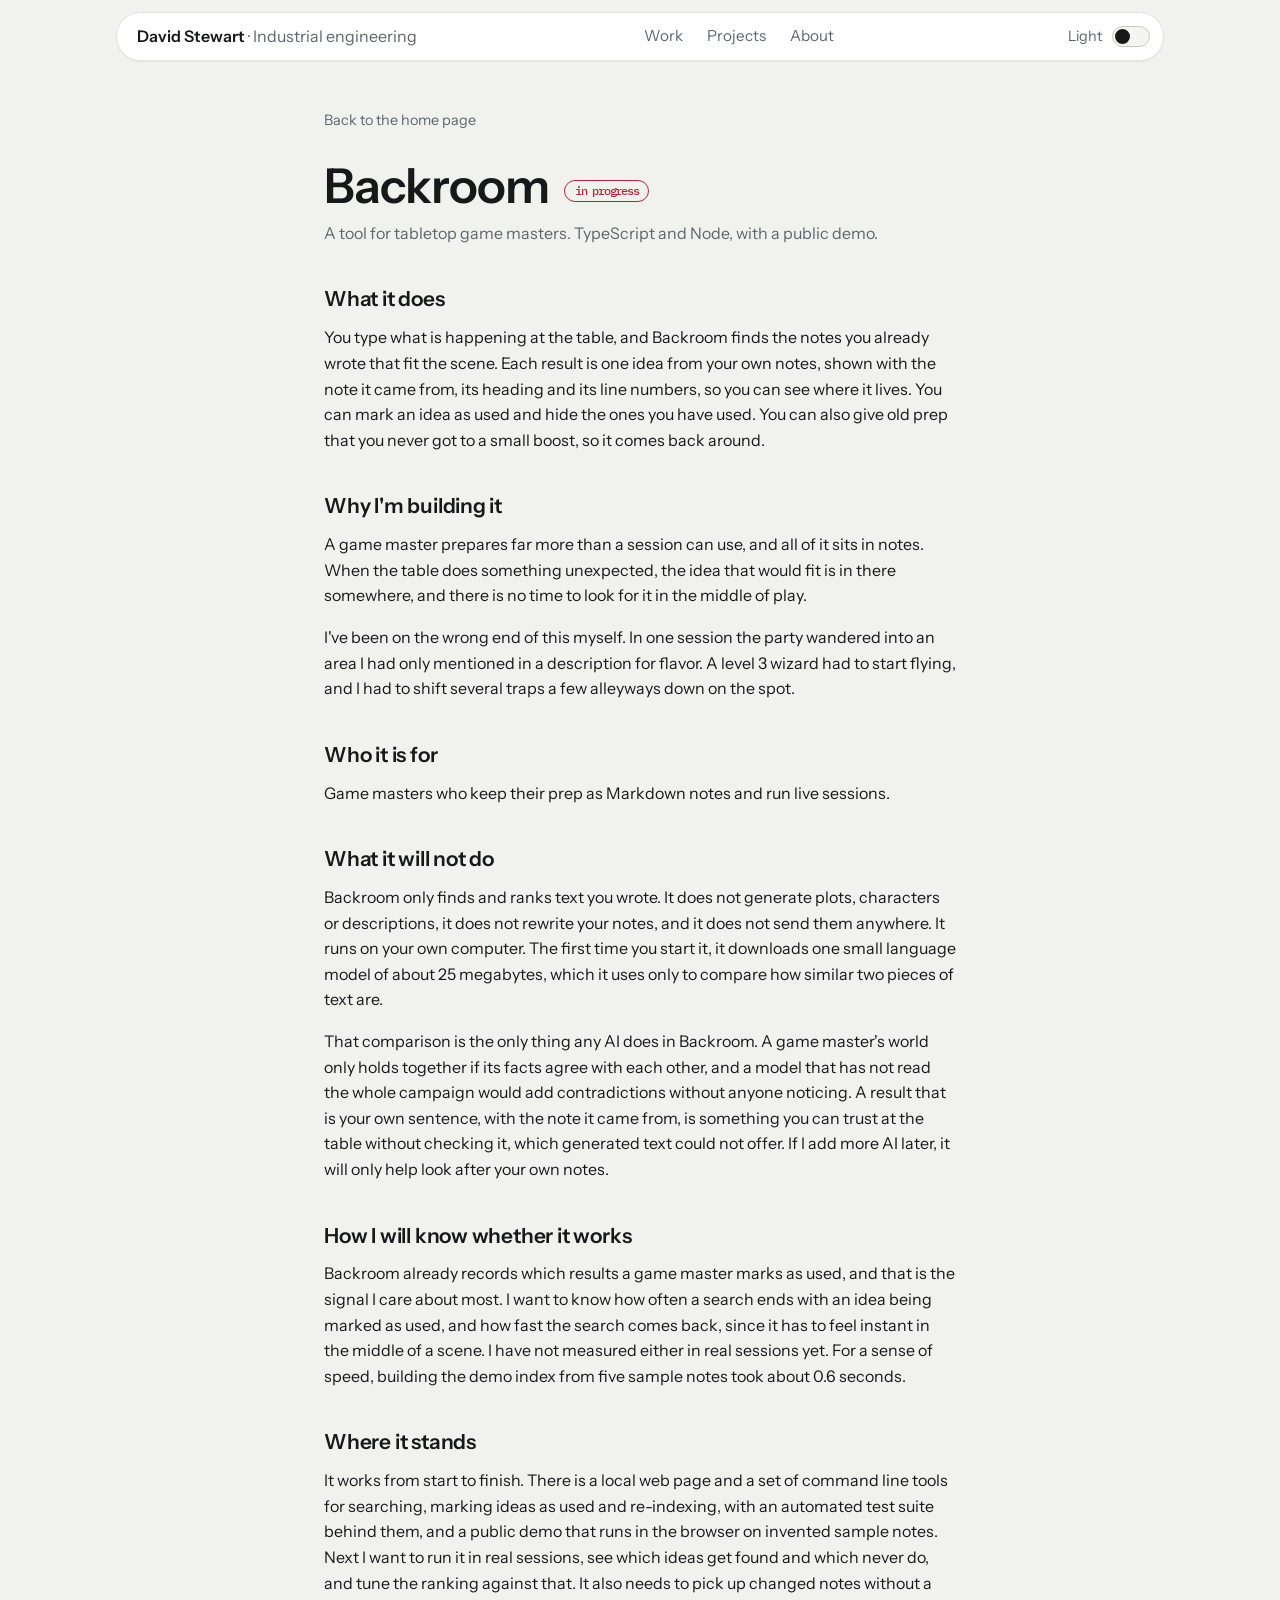
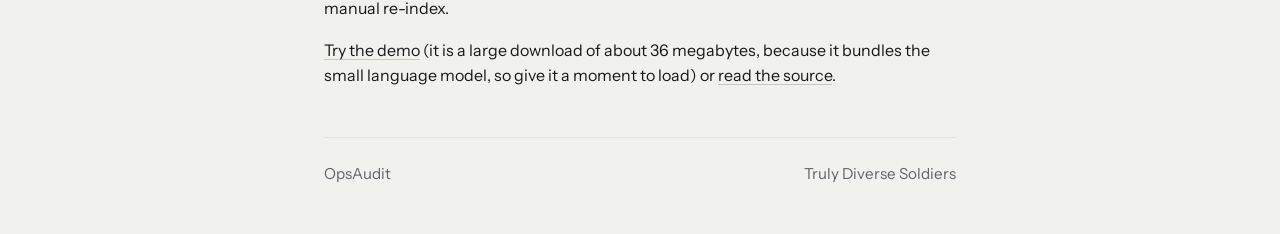
==== projects/backroom.html @ c369ab75 "Expand the TSMC intro Co-Authored-By: Claude Sonnet 5.5 <noreply@anthropic.com> Claude-Session: http" ====
<!doctype html>
<html lang="en">
<head>
<meta charset="utf-8">
<meta name="viewport" content="width=device-width, initial-scale=1">
<title>Backroom | David Stewart</title>
<meta name="description" content="Backroom is a tool for tabletop game masters that finds the notes you already wrote that fit the scene in front of you.">
<meta name="color-scheme" content="dark light">
<meta property="og:type" content="article">
<meta property="og:title" content="Backroom | David Stewart">
<meta property="og:description" content="A tool for tabletop game masters that finds the notes you already wrote that fit the scene in front of you.">
<meta property="og:image" content="https://dstew2816.github.io/og-image.png">
<meta property="og:url" content="https://dstew2816.github.io/projects/backroom.html">
<meta name="twitter:card" content="summary_large_image">
<link rel="icon" href="../favicon.svg" type="image/svg+xml">
<link rel="icon" href="../favicon-32.png" sizes="32x32" type="image/png">
<link rel="apple-touch-icon" href="../apple-touch-icon.png">
<script>try { var t = localStorage.getItem('theme'); if (t) document.documentElement.dataset.theme = t; } catch (e) {}</script>
<link rel="preconnect" href="https://fonts.googleapis.com">
<link rel="preconnect" href="https://fonts.gstatic.com" crossorigin>
<link href="https://fonts.googleapis.com/css2?family=IBM+Plex+Mono:wght@400;500&family=Instrument+Sans:wght@400;500;600&display=swap" rel="stylesheet">
<link rel="stylesheet" href="../site.css?v=20261102k">
</head>
<body>
<nav class="nav" aria-label="Main">
  <div class="nav-in">
    <a class="brand" href="../index.html">David Stewart <span>&middot; Industrial engineering</span></a>
    <ul class="links">
      <li><a href="../index.html#work">Work</a></li>
      <li><a href="../index.html#projects">Projects</a></li>
      <li><a href="../index.html#about">About</a></li>
    </ul>
    <button class="switch" type="button" role="switch" aria-checked="true"><span class="lbl">Dark</span><span class="track"></span></button>
  </div>
</nav>

<main class="page">
  <p class="back"><a href="../index.html">Back to the home page</a></p>
  <h1>Backroom <span class="status">in progress</span></h1>
  <p class="sub">A tool for tabletop game masters. TypeScript and Node, with a public demo.</p>

  <h2>What it does</h2>
  <p>You type what is happening at the table, and Backroom finds the notes you already wrote that fit the scene. Each result is one idea from your own notes, shown with the note it came from, its heading and its line numbers, so you can see where it lives. You can mark an idea as used and hide the ones you have used. You can also give old prep that you never got to a small boost, so it comes back around.</p>

  <h2>Why I'm building it</h2>
  <p>A game master prepares far more than a session can use, and all of it sits in notes. When the table does something unexpected, the idea that would fit is in there somewhere, and there is no time to look for it in the middle of play.</p>
  <p>I've been on the wrong end of this myself. In one session the party wandered into an area I had only mentioned in a description for flavor. A level 3 wizard had to start flying, and I had to shift several traps a few alleyways down on the spot.</p>

  <h2>Who it is for</h2>
  <p>Game masters who keep their prep as Markdown notes and run live sessions.</p>
  <!-- TODO: which game masters David has in mind or has asked, and what system or campaign they run. -->

  <h2>What it will not do</h2>
  <p>Backroom only finds and ranks text you wrote. It does not generate plots, characters or descriptions, it does not rewrite your notes, and it does not send them anywhere. It runs on your own computer. The first time you start it, it downloads one small language model of about 25 megabytes, which it uses only to compare how similar two pieces of text are.</p>
  <p>That comparison is the only thing any AI does in Backroom. A game master's world only holds together if its facts agree with each other, and a model that has not read the whole campaign would add contradictions without anyone noticing. A result that is your own sentence, with the note it came from, is something you can trust at the table without checking it, which generated text could not offer. If I add more AI later, it will only help look after your own notes.</p>

  <h2>How I will know whether it works</h2>
  <p>Backroom already records which results a game master marks as used, and that is the signal I care about most. I want to know how often a search ends with an idea being marked as used, and how fast the search comes back, since it has to feel instant in the middle of a scene. I have not measured either in real sessions yet. For a sense of speed, building the demo index from five sample notes took about 0.6 seconds.</p>
  <!-- TODO: any real usage or feedback once David has it. -->

  <h2>Where it stands</h2>
  <p>It works from start to finish. There is a local web page and a set of command line tools for searching, marking ideas as used and re-indexing, with an automated test suite behind them, and a public demo that runs in the browser on invented sample notes. Next I want to run it in real sessions, see which ideas get found and which never do, and tune the ranking against that. It also needs to pick up changed notes without a manual re-index.</p>
  <p><a href="https://dstew2816.github.io/backroom/">Try the demo</a> (it is a large download of about 36 megabytes, because it bundles the small language model, so give it a moment to load) or <a href="https://github.com/dstew2816/backroom">read the source</a>.</p>

  <nav class="pager" aria-label="Other projects">
    <a href="opsaudit.html">OpsAudit</a>
    <a href="truly-diverse-soldiers.html">Truly Diverse Soldiers</a>
  </nav>
</main>

<script src="../site.js?v=20261102k"></script>
<script data-goatcounter="https://dstew2816.goatcounter.com/count" async src="https://gc.zgo.at/count.js"></script>
</body>
</html>
---- site.css ----
/* A compact, card-based layout. Dark graphite with silver text, one red signal color,
   and a light mode. Instrument Sans for everything, IBM Plex Mono for figures. */

:root,
:root[data-theme="dark"] {
  --bg: #0c0d0f;
  --surface: #151719;
  --surface-2: #1c1f22;
  --line: #25282c;
  --line-strong: #3a3f46;
  --text: #ecebe7;
  --muted: #9a9fa7;
  --accent: #d0d4da;
  --signal: #e0566a;
  --on-solid: #0c0d0f;
  --shadow: 0 1px 0 rgba(255, 255, 255, .04) inset;
}
@media (prefers-color-scheme: light) {
  :root:not([data-theme="dark"]) {
    --bg: #f1f1ee;
    --surface: #ffffff;
    --surface-2: #f4f4f1;
    --line: #e3e2dd;
    --line-strong: #c9c7c0;
    --text: #17181a;
    --muted: #5f656d;
    --accent: #2b3036;
    --signal: #b3263a;
    --on-solid: #ffffff;
    --shadow: 0 1px 2px rgba(20, 20, 20, .05);
  }
}
:root[data-theme="light"] {
  --bg: #f1f1ee;
  --surface: #ffffff;
  --surface-2: #f4f4f1;
  --line: #e3e2dd;
  --line-strong: #c9c7c0;
  --text: #17181a;
  --muted: #5f656d;
  --accent: #2b3036;
  --signal: #b3263a;
  --on-solid: #ffffff;
  --shadow: 0 1px 2px rgba(20, 20, 20, .05);
}

* { box-sizing: border-box; }
html { -webkit-text-size-adjust: 100%; scroll-behavior: smooth; scroll-padding-top: 5rem; }
@media (prefers-reduced-motion: reduce) { html { scroll-behavior: auto; } }
body {
  margin: 0;
  background: var(--bg);
  color: var(--text);
  font: 400 1rem/1.6 "Instrument Sans", system-ui, -apple-system, "Segoe UI", sans-serif;
  transition: background-color .2s, color .2s;
}
a { color: inherit; text-decoration-color: var(--line-strong); text-underline-offset: .2em; }
a:hover { text-decoration-color: currentColor; }
a:focus-visible, button:focus-visible, summary:focus-visible { outline: 2px solid var(--accent); outline-offset: 3px; border-radius: 8px; }
.mono { font-family: "IBM Plex Mono", ui-monospace, Consolas, monospace; font-variant-numeric: tabular-nums; }
.shell { max-width: 68rem; margin: 0 auto; padding: 0 1.25rem; }
.sr { position: absolute; width: 1px; height: 1px; overflow: hidden; clip: rect(0 0 0 0); white-space: nowrap; }

/* Floating pill navigation */
.nav { position: sticky; top: .75rem; z-index: 20; max-width: 68rem; margin: .75rem auto 0; padding: 0 1.25rem; }
.nav-in { display: flex; align-items: center; justify-content: space-between; gap: 1rem; background: var(--surface); border: 1px solid var(--line); border-radius: 999px; padding: .55rem .6rem .55rem 1.25rem; box-shadow: var(--shadow); }
.brand { font-weight: 600; text-decoration: none; white-space: nowrap; }
.brand span { color: var(--muted); font-weight: 400; }
.links { display: none; gap: 1.5rem; margin: 0; padding: 0; list-style: none; font-size: .95rem; color: var(--muted); }
.links a { text-decoration: none; }
.links a:hover { color: var(--text); }
.switch { display: inline-flex; align-items: center; gap: .6rem; background: none; border: 0; color: var(--muted); font: inherit; font-size: .9rem; cursor: pointer; padding: .2rem .2rem .2rem .5rem; }
.switch .track { width: 2.4rem; height: 1.35rem; border-radius: 999px; background: var(--surface-2); border: 1px solid var(--line-strong); position: relative; transition: background-color .2s; }
.switch .track::after { content: ""; position: absolute; top: 2px; left: 2px; width: calc(1.35rem - 6px); height: calc(1.35rem - 6px); border-radius: 50%; background: var(--text); transition: transform .2s; }
.switch[aria-checked="true"] .track::after { transform: translateX(1.05rem); }
@media (prefers-reduced-motion: reduce) { .switch .track::after, .switch .track { transition: none; } }
@media (min-width: 44rem) { .links { display: flex; } }

/* Hero */
.hero { display: grid; gap: 2rem; padding: 3.5rem 0 2rem; align-items: center; }
.hero h1 { font: 600 clamp(2.6rem, 7vw, 4.2rem)/1.04 "Instrument Sans", system-ui, sans-serif; letter-spacing: -.03em; margin: 0 0 1.25rem; }
.hero p { margin: 0 0 1rem; max-width: 30rem; font-size: 1.125rem; color: var(--text); }
.hero .small { color: var(--muted); font-size: .98rem; }
.cta { display: flex; flex-wrap: wrap; gap: .6rem; margin-top: 1.5rem; }
.btn { display: inline-block; padding: .7rem 1.25rem; border-radius: 999px; font-weight: 500; font-size: .95rem; text-decoration: none; border: 1px solid var(--line-strong); background: transparent; }
.btn:hover { border-color: var(--text); }
.btn.solid { background: var(--text); color: var(--on-solid); border-color: var(--text); }
.btn.solid:hover { opacity: .88; }

.panel { background: var(--surface); border: 1px solid var(--line); border-radius: 20px; padding: 1.25rem 1.25rem 1rem; box-shadow: var(--shadow); }
.panel .eyebrow { margin: 0 0 .75rem; }
.monitor canvas { display: block; width: 100%; height: 240px; }
.readout { margin: .6rem 0 0; font-size: .78rem; color: var(--muted); display: flex; justify-content: space-between; gap: 1rem; flex-wrap: wrap; }
.readout .bad { color: var(--signal); }
.cap { margin: .5rem 0 0; color: var(--muted); font-size: .8rem; line-height: 1.5; }
.eyebrow { font: 500 .72rem "IBM Plex Mono", ui-monospace, Consolas, monospace; letter-spacing: .06em; text-transform: uppercase; color: var(--muted); }

@media (min-width: 52rem) { .hero { grid-template-columns: 1.1fr 1fr; gap: 3rem; padding-top: 4.5rem; } }

/* Affiliations */
.affil { display: flex; flex-wrap: wrap; align-items: center; justify-content: center; gap: .5rem 1.75rem; padding: 1.25rem 0 2.5rem; color: var(--muted); font-size: .95rem; }
.affil .eyebrow { margin-right: .5rem; }
.affil b { font-weight: 500; color: var(--text); }

/* Sections */
.block { padding: 1.5rem 0 1rem; }
.block > h2 { text-align: center; font: 600 clamp(1.6rem, 4vw, 2.1rem)/1.2 "Instrument Sans", system-ui, sans-serif; letter-spacing: -.02em; margin: 0 0 1.75rem; }
.card { background: var(--surface); border: 1px solid var(--line); border-radius: 20px; box-shadow: var(--shadow); }
.card-pad { padding: 1.4rem 1.4rem 1.25rem; }

/* Work */
.work { display: grid; gap: 1.5rem; }
.work h3 { margin: 0 0 .15rem; font-size: 1.25rem; font-weight: 600; letter-spacing: -.01em; }
.work .role { margin: 0 0 1.1rem; color: var(--muted); font-size: .95rem; }
.work .role span { display: block; }
.figures { display: grid; grid-template-columns: 1fr 1fr; gap: 1rem; margin: 0; align-content: start; }
.figures div { background: var(--surface-2); border-radius: 14px; padding: .9rem 1rem; display: flex; flex-direction: column-reverse; }
.figures dd { margin: 0; font: 500 1.6rem/1.2 "IBM Plex Mono", ui-monospace, Consolas, monospace; font-variant-numeric: tabular-nums; }
.figures dt { color: var(--muted); font-size: .82rem; line-height: 1.4; margin-top: .15rem; }
.work p { margin: 0 0 .9rem; }
details { margin-top: .5rem; }
summary { cursor: pointer; font-weight: 500; font-size: .95rem; list-style: none; display: inline-flex; align-items: center; gap: .4rem; }
summary::-webkit-details-marker { display: none; }
summary::after { content: "+"; font: 500 1rem "IBM Plex Mono", ui-monospace, monospace; color: var(--muted); }
details[open] summary::after { content: "\2212"; }
details > div { padding-top: .9rem; }
@media (min-width: 52rem) { .work { grid-template-columns: 18rem 1fr; gap: 2rem; } }

/* Project cards */
.grid3 { display: grid; gap: 1.25rem; }
.proj { overflow: hidden; display: flex; flex-direction: column; text-decoration: none; transition: border-color .15s, transform .15s; }
.proj:hover { border-color: var(--line-strong); transform: translateY(-2px); }
@media (prefers-reduced-motion: reduce) { .proj:hover { transform: none; } }
.cover { position: relative; aspect-ratio: 16 / 10; background: var(--surface-2); overflow: hidden; border-bottom: 1px solid var(--line); }
.cover img { width: 100%; height: 100%; object-fit: cover; display: block; }
.badge { position: absolute; top: .75rem; left: .75rem; background: var(--bg); color: var(--text); border: 1px solid var(--line-strong); border-radius: 999px; padding: .2rem .7rem; font-size: .75rem; font-weight: 500; }
.badge.live::before { content: ""; display: inline-block; width: .45rem; height: .45rem; border-radius: 50%; background: var(--signal); margin-right: .45rem; vertical-align: .08em; }
.proj-body { padding: 1rem 1.25rem 1.25rem; display: flex; flex-direction: column; gap: .35rem; flex: 1; }
.proj-top { display: flex; justify-content: space-between; align-items: baseline; gap: .5rem; }
.proj h3 { margin: 0; font-size: 1.1rem; font-weight: 600; }
.proj .arrow { color: var(--muted); }
.proj:hover .arrow { color: var(--text); }
.proj p { margin: 0; color: var(--muted); font-size: .95rem; }
.proj .meta { margin-top: auto; padding-top: .6rem; font-size: .75rem; color: var(--muted); }
@media (min-width: 52rem) { .grid3 { grid-template-columns: repeat(3, 1fr); } }

/* Tabs */
.tabs { display: inline-flex; gap: .35rem; margin-bottom: 1rem; flex-wrap: wrap; }
.tabs button { background: var(--surface-2); color: var(--muted); border: 0; border-radius: 999px; padding: .4rem .9rem; font: inherit; font-size: .85rem; font-weight: 500; cursor: pointer; }
.tabs button[aria-selected="true"] { background: var(--text); color: var(--on-solid); }
.panelbody { flex: 1; }
.panelbody[hidden] { display: none; }
.panelbody p { margin: 0 0 .8rem; font-size: .95rem; }
.entry { padding: 0 0 1rem; margin: 0 0 1rem; border-bottom: 1px solid var(--line); }
.entry:last-child { border-bottom: 0; margin-bottom: 0; }
.entry h4 { margin: 0; font-size: .98rem; font-weight: 600; }
.entry .sub { margin: .1rem 0 .35rem; color: var(--muted); font-size: .85rem; }
.entry p { margin: 0; color: var(--text); font-size: .92rem; }


footer { padding: 2.5rem 0 3rem; text-align: center; color: var(--muted); font-size: .9rem; }
footer a { color: var(--text); }

/* Write-up pages */
.page { max-width: 42rem; margin: 0 auto; padding: 3rem 1.25rem 3rem; }
.page .back { font-size: .9rem; margin: 0 0 1.75rem; }
.page .back a { color: var(--muted); text-decoration: none; }
.page .back a:hover { color: var(--text); }
.page h1 { font: 600 clamp(2.2rem, 6vw, 3rem)/1.1 "Instrument Sans", system-ui, sans-serif; letter-spacing: -.025em; margin: 0 0 .5rem; }
.page .sub { margin: 0 0 2rem; color: var(--muted); }
.page h2 { font-size: 1.3rem; font-weight: 600; letter-spacing: -.01em; margin: 2.25rem 0 .6rem; }
.page p { margin: 0 0 1rem; }
.status { font: 500 .72rem "IBM Plex Mono", ui-monospace, monospace; padding: .15rem .6rem; border: 1px solid var(--signal); border-radius: 999px; color: var(--signal); vertical-align: middle; margin-left: .5rem; }
.pager { display: flex; justify-content: space-between; gap: 1rem; flex-wrap: wrap; margin-top: 3rem; padding-top: 1.5rem; border-top: 1px solid var(--line); font-size: .95rem; }
.pager a { color: var(--muted); text-decoration: none; }
.pager a:hover { color: var(--text); }

/* polish */
.figures dd { white-space: nowrap; font-size: 1.4rem; }
@media (min-width: 52rem) { .work { grid-template-columns: 20rem 1fr; } }
.readout { font-size: .72rem; }
@media (max-width: 43.99rem) { .brand span { display: none; } }

/* Case-study figures and notes */
.page figure.shot { margin: 1.5rem 0; }
.page figure.shot img { display: block; width: 100%; height: auto; border: 1px solid var(--line); border-radius: 10px; }
.page figcaption { margin-top: .5rem; font-size: .85rem; color: var(--muted); }
.page h3 { font-size: 1.05rem; font-weight: 600; margin: 1.5rem 0 .4rem; }
.page ul { margin: 0 0 1rem; padding-left: 1.2rem; }
.page li { margin-bottom: .4rem; }
.page .note { color: var(--muted); border-left: 2px solid var(--line-strong); padding-left: .9rem; }

/* What came out of the internship */
.from { margin-top: 1.4rem; padding-top: 1.1rem; border-top: 1px solid var(--line); }
.from .eyebrow { margin: 0 0 .4rem; }
.from p { margin: 0 0 .7rem; }
.tags { display: flex; flex-wrap: wrap; gap: .4rem; margin: 0; padding: 0; list-style: none; }
.tags li { padding: .25rem .7rem; border-radius: 999px; background: var(--surface-2); border: 1px solid var(--line); font-size: .8rem; color: var(--muted); }

/* About */
.bento-head { display: flex; justify-content: space-between; align-items: baseline; margin-bottom: 1rem; }
.resume { margin-bottom: 1.25rem; }
.outside { display: grid; gap: 1.25rem; }
.outside .eyebrow { margin: 0 0 .6rem; }
.outside p { margin: 0; font-size: .95rem; }
.outside p.eyebrow { font-size: .72rem; }
@media (min-width: 52rem) { .outside { grid-template-columns: 1fr 1fr; } .outside .card:first-child, .outside .card:last-child { grid-column: 1 / -1; } }

.page .summary { margin: 1.5rem 0 1.75rem; padding: 1.25rem 1.4rem; background: var(--surface); border: 1px solid var(--line); border-radius: 14px; }
.page .summary .eyebrow { margin: 0 0 .5rem; }
.page .summary p { margin: 0 0 .7rem; }
.page .summary ul { margin: 0 0 .7rem; }
.page .summary .stack { margin: 0; color: var(--muted); font-size: .92rem; }
.proj p b { color: var(--text); font-weight: 600; }
.panelbody > p { max-width: 46rem; line-height: 1.7; }

/* Scroll reveals (only when scripting is on) */
.js [data-reveal] { opacity: 0; transform: translateY(14px); transition: opacity .6s ease, transform .6s ease; transition-delay: var(--d, 0ms); }
.js [data-reveal].in { opacity: 1; transform: none; }

/* TSMC timeline */
.timeline { margin: 1.1rem 0 1rem; }
.tl-axis { display: flex; justify-content: space-between; margin-bottom: .5rem; }
.timeline ol { list-style: none; margin: 0; padding: 0; display: grid; gap: 1.1rem; position: relative; }
.timeline ol > li { position: relative; padding-left: 1.4rem; font-size: .88rem; line-height: 1.5; color: var(--muted); }
.timeline ol > li b { display: block; color: var(--text); font-weight: 600; font-size: .93rem; margin-bottom: .1rem; }
.timeline ol > li::before { content: ""; position: absolute; left: 0; top: .35rem; width: .55rem; height: .55rem; border-radius: 50%; background: var(--text); }
.timeline ol > li:last-child::before { background: var(--signal); }
.timeline ol::before { content: ""; position: absolute; left: calc(.275rem - .5px); top: .6rem; bottom: .6rem; width: 1px; background: var(--line-strong); }
@media (min-width: 52rem) {
  .timeline ol { grid-template-columns: repeat(5, 1fr); gap: 1.25rem; }
  .timeline ol > li { padding: 1.4rem 0 0; }
  .timeline ol > li::before { top: 0; }
  .timeline ol::before { left: .275rem; right: 0; top: calc(.275rem - .5px); bottom: auto; width: auto; height: 1px; }
}
.js .timeline ol::before { transform-origin: left; transform: scaleY(0); }
.js .timeline ol > li { opacity: 0; transform: translateY(6px); }
@media (min-width: 52rem) { .js .timeline ol::before { transform: scaleX(0); } }
.js .timeline.go ol::before { transform: none; transition: transform 1.1s ease; }
.js .timeline.go ol > li { opacity: 1; transform: none; transition: opacity .5s ease, transform .5s ease; }
.js .timeline.go ol > li:nth-child(1) { transition-delay: .1s; }
.js .timeline.go ol > li:nth-child(2) { transition-delay: .4s; }
.js .timeline.go ol > li:nth-child(3) { transition-delay: .7s; }
.js .timeline.go ol > li:nth-child(4) { transition-delay: 1s; }
.js .timeline.go ol > li:nth-child(5) { transition-delay: 1.3s; }

@keyframes draw { from { stroke-dashoffset: 1; } to { stroke-dashoffset: 0; } }
@keyframes pop { from { opacity: 0; } to { opacity: 1; } }

/* Route map in the Two languages tab */
.route { display: block; width: 100%; height: auto; margin-top: 1.25rem; }
.route .grid circle { fill: var(--line-strong); opacity: .4; }
.route .arc { fill: none; stroke: var(--text); stroke-width: 1.5; stroke-linecap: round; stroke-dasharray: 1; stroke-dashoffset: 0; }
.route .stop circle { fill: var(--surface); stroke: var(--text); stroke-width: 1.5; }
.route .stop circle.now { fill: var(--signal); stroke: var(--signal); }
.route text { font: 500 13px "Instrument Sans", system-ui, sans-serif; fill: var(--text); }
.route text.sub { font: 400 10.5px "IBM Plex Mono", ui-monospace, monospace; fill: var(--muted); }
.route.go .arc { animation: draw 1.1s ease both; animation-delay: calc(var(--k) * .7s); }
.route.go .stop { animation: pop .4s ease both; animation-delay: calc(var(--k) * .7s); }
@media (prefers-reduced-motion: reduce) { .js [data-reveal] { opacity: 1; transform: none; transition: none; } }
#lang { overflow-x: auto; }
@media (max-width: 43.99rem) { .route { min-width: 600px; } }

.work .timeline { grid-column: 1 / -1; margin: .5rem 0 0; padding-top: 1.1rem; border-top: 1px solid var(--line); }
.timeline .wk { display: block; font: 500 .7rem "IBM Plex Mono", ui-monospace, monospace; letter-spacing: .04em; text-transform: uppercase; color: var(--muted); margin-bottom: .15rem; }
.tl-dash { margin-top: 1.4rem; padding-top: 1rem; border-top: 1px solid var(--line); }
.tl-dash .eyebrow { margin: 0 0 .3rem; }
.tl-dash p { margin: 0 0 .6rem; font-size: .92rem; }

/* TSMC card: figures across the top, then two columns */
.work { grid-template-columns: 1fr; }
.work .figures { grid-template-columns: repeat(2, 1fr); }
.work-cols { display: grid; gap: 1.5rem 2.5rem; }
.work .from { margin-top: 0; padding-top: 0; border-top: 0; align-self: start; }
@media (min-width: 52rem) {
  .work .figures { grid-template-columns: repeat(4, 1fr); }
  .work-cols { grid-template-columns: 1.35fr 1fr; }
  .work .from { padding-left: 2rem; border-left: 1px solid var(--line); }
}
.figures div { flex-direction: column-reverse; }
.dash-grid { display: grid; gap: .8rem; }
.dash-grid div { background: var(--surface-2); border-radius: 12px; padding: .8rem .9rem; }
.dash-grid b { display: block; font-size: .93rem; margin-bottom: .15rem; }
.dash-grid span { font-size: .85rem; color: var(--muted); line-height: 1.45; }
@media (min-width: 52rem) { .dash-grid { grid-template-columns: repeat(4, 1fr); } }

/* OpsAudit card: an anti-join. Events that should have fired, matched to the log; the unmatched end in nothing. */
.cover .audit, .cover .graph { position: absolute; inset: 0; width: 100%; height: 100%; display: block; }
.audit text { font: 500 7px "IBM Plex Mono", ui-monospace, monospace; fill: var(--muted); letter-spacing: .06em; }
.audit .sq { fill: var(--text); }
.audit .sq.bad { fill: var(--signal); }
.audit .ln { fill: none; stroke: var(--line-strong); stroke-width: 1; stroke-dasharray: 1; stroke-dashoffset: 0; }
.audit .stub { fill: none; stroke: var(--signal); stroke-width: 1.3; stroke-dasharray: 1; stroke-dashoffset: 0; }
.audit .miss { fill: none; stroke: var(--signal); stroke-width: 1.4; stroke-linecap: round; }
.audit .slot { fill: none; stroke: var(--signal); stroke-width: 1; stroke-dasharray: 2 2; }
.js .audit:not(.go) .ln, .js .audit:not(.go) .stub { stroke-dashoffset: 1; }
.js .audit:not(.go) .sq, .js .audit:not(.go) .miss, .js .audit:not(.go) .slot { opacity: 0; }
.js .audit.go .sq { animation: pop .3s ease both; }
.js .audit.go .ln { animation: draw .7s ease forwards; animation-delay: calc(var(--k) * 70ms + .3s); }
.js .audit.go .stub { animation: draw .7s ease forwards; animation-delay: calc(var(--k) * 70ms + .3s); }
.js .audit.go .miss, .js .audit.go .slot { animation: pop .3s ease both; animation-delay: calc(var(--k) * 70ms + 1s); }

.boxlink { display: inline-block; padding: .05rem .55rem; border: 1px solid var(--line-strong); border-radius: 8px; color: var(--text); text-decoration: none; font-weight: 500; transition: border-color .15s, background-color .15s; }
.boxlink:hover { border-color: var(--text); background: var(--surface-2); }

/* Soldiers cover: the figures slowly change size */
.cover .soldiers { position: absolute; inset: 0; width: 100%; height: 100%; display: block; }
.soldiers .fig { transform-box: fill-box; transform-origin: 50% 100%; animation: breathe var(--dur) ease-in-out var(--dl) infinite; }
@keyframes breathe { 0%, 100% { transform: scale(1, 1); } 50% { transform: scale(calc(1 + var(--a) * .12), calc(1 + var(--a) * .6)); } }
@media (prefers-reduced-motion: reduce) { .soldiers .fig { animation: none; } }

/* Experience rows: titles first, details on expand */
.entry.xp { padding: 0; margin: 0; border-bottom: 1px solid var(--line); }
.entry.xp:last-child { border-bottom: 0; }
.entry.xp summary { display: flex; width: 100%; justify-content: space-between; align-items: center; gap: 1rem; padding: .85rem 0; }
.entry.xp summary::after { flex: none; }
.xp-t b { display: block; font-size: .98rem; font-weight: 600; }
.xp-t .sub { display: block; margin-top: .1rem; color: var(--muted); font-size: .85rem; font-weight: 400; }
.xp-b { padding: 0 0 1rem; }
.xp-b p { margin: 0 0 .7rem; max-width: 46rem; font-size: .92rem; line-height: 1.65; }

.readout { min-height: 3.1rem; }

.xp-t { display: flex; flex-direction: column; gap: .3rem; }
.xp-t b { display: block; font-size: 1rem; }
.xp-t .sub { display: block; margin: 0; }
.xp-b .when { margin: 0 0 .6rem; font: 500 .72rem "IBM Plex Mono", ui-monospace, monospace; letter-spacing: .05em; text-transform: uppercase; color: var(--muted); }
.entry.xp summary { padding: 1rem 0; }

.route .sea { fill: var(--surface-2); }
.route .land { fill: var(--line); stroke: var(--line-strong); stroke-width: .7; stroke-linejoin: round; }
.route text { paint-order: stroke; stroke: var(--surface); stroke-width: 4px; stroke-linejoin: round; }
@media (max-width: 43.99rem) { .route { min-width: 760px; } }

.route .arc { stroke-width: 2.4; }
.route .stop circle { r: 6; stroke-width: 2.2; }
.route text { font-size: 15px; font-weight: 600; }
.route text.sub { font-size: 11.5px; font-weight: 500; }
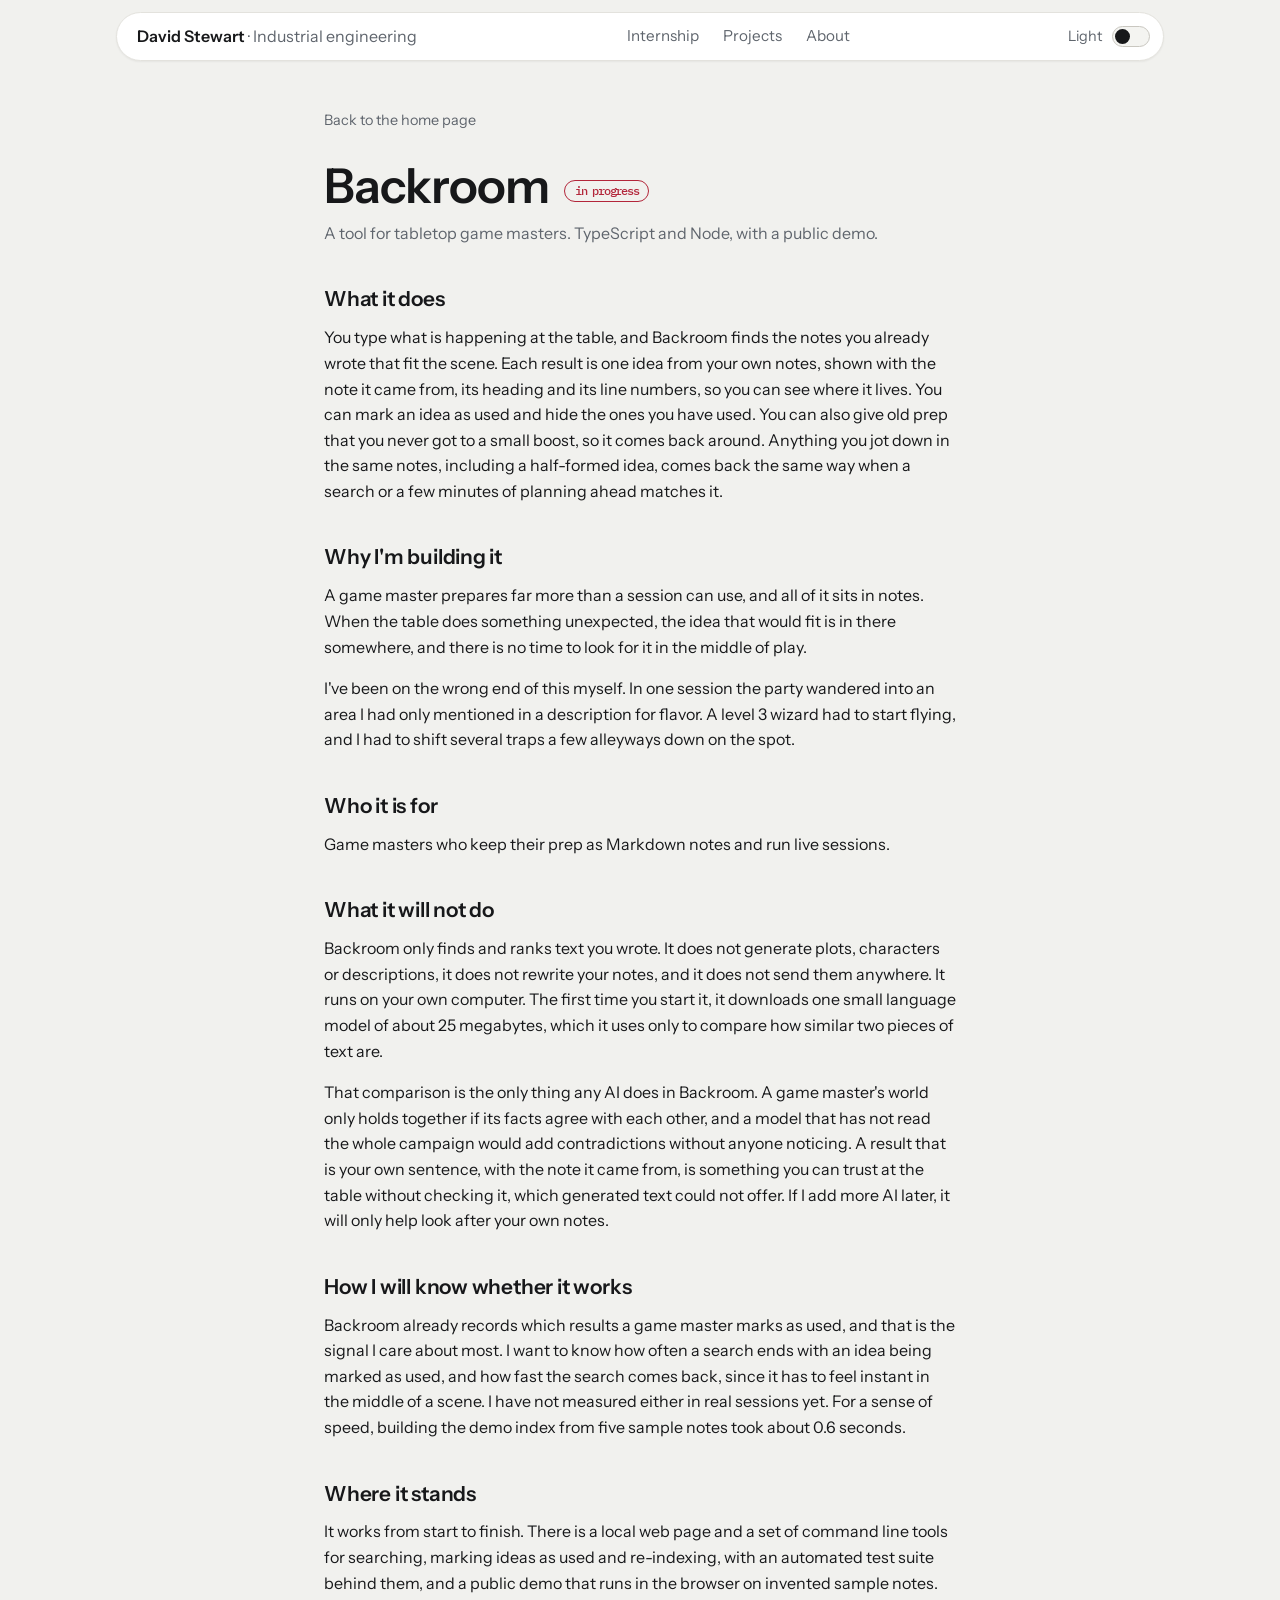
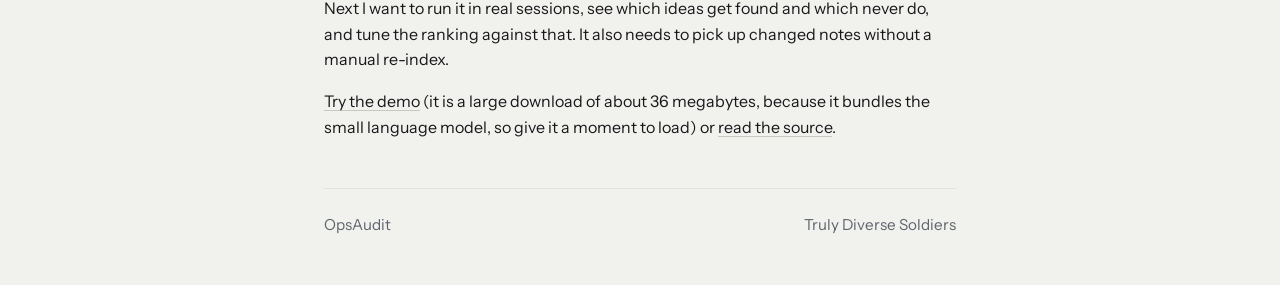
==== commit c0478f8c: "Portfolio audit: clearer nav and meta text, contact line, GPA, reworded presentation story, Backroom" ====
--- a/projects/backroom.html
+++ b/projects/backroom.html
@@ -19,14 +19,14 @@
 <link rel="preconnect" href="https://fonts.googleapis.com">
 <link rel="preconnect" href="https://fonts.gstatic.com" crossorigin>
 <link href="https://fonts.googleapis.com/css2?family=IBM+Plex+Mono:wght@400;500&family=Instrument+Sans:wght@400;500;600&display=swap" rel="stylesheet">
-<link rel="stylesheet" href="../site.css?v=20261102k">
+<link rel="stylesheet" href="../site.css?v=20261102n">
 </head>
 <body>
 <nav class="nav" aria-label="Main">
   <div class="nav-in">
     <a class="brand" href="../index.html">David Stewart <span>&middot; Industrial engineering</span></a>
     <ul class="links">
-      <li><a href="../index.html#work">Work</a></li>
+      <li><a href="../index.html#work">Internship</a></li>
       <li><a href="../index.html#projects">Projects</a></li>
       <li><a href="../index.html#about">About</a></li>
     </ul>
@@ -40,7 +40,7 @@
   <p class="sub">A tool for tabletop game masters. TypeScript and Node, with a public demo.</p>
 
   <h2>What it does</h2>
-  <p>You type what is happening at the table, and Backroom finds the notes you already wrote that fit the scene. Each result is one idea from your own notes, shown with the note it came from, its heading and its line numbers, so you can see where it lives. You can mark an idea as used and hide the ones you have used. You can also give old prep that you never got to a small boost, so it comes back around.</p>
+  <p>You type what is happening at the table, and Backroom finds the notes you already wrote that fit the scene. Each result is one idea from your own notes, shown with the note it came from, its heading and its line numbers, so you can see where it lives. You can mark an idea as used and hide the ones you have used. You can also give old prep that you never got to a small boost, so it comes back around. Anything you jot down in the same notes, including a half-formed idea, comes back the same way when a search or a few minutes of planning ahead matches it.</p>
 
   <h2>Why I'm building it</h2>
   <p>A game master prepares far more than a session can use, and all of it sits in notes. When the table does something unexpected, the idea that would fit is in there somewhere, and there is no time to look for it in the middle of play.</p>
@@ -48,7 +48,6 @@
 
   <h2>Who it is for</h2>
   <p>Game masters who keep their prep as Markdown notes and run live sessions.</p>
-  <!-- TODO: which game masters David has in mind or has asked, and what system or campaign they run. -->
 
   <h2>What it will not do</h2>
   <p>Backroom only finds and ranks text you wrote. It does not generate plots, characters or descriptions, it does not rewrite your notes, and it does not send them anywhere. It runs on your own computer. The first time you start it, it downloads one small language model of about 25 megabytes, which it uses only to compare how similar two pieces of text are.</p>
@@ -56,7 +55,6 @@
 
   <h2>How I will know whether it works</h2>
   <p>Backroom already records which results a game master marks as used, and that is the signal I care about most. I want to know how often a search ends with an idea being marked as used, and how fast the search comes back, since it has to feel instant in the middle of a scene. I have not measured either in real sessions yet. For a sense of speed, building the demo index from five sample notes took about 0.6 seconds.</p>
-  <!-- TODO: any real usage or feedback once David has it. -->
 
   <h2>Where it stands</h2>
   <p>It works from start to finish. There is a local web page and a set of command line tools for searching, marking ideas as used and re-indexing, with an automated test suite behind them, and a public demo that runs in the browser on invented sample notes. Next I want to run it in real sessions, see which ideas get found and which never do, and tune the ranking against that. It also needs to pick up changed notes without a manual re-index.</p>
@@ -68,7 +66,7 @@
   </nav>
 </main>
 
-<script src="../site.js?v=20261102k"></script>
+<script src="../site.js?v=20261102n"></script>
 <script data-goatcounter="https://dstew2816.goatcounter.com/count" async src="https://gc.zgo.at/count.js"></script>
 </body>
 </html>
--- a/site.css
+++ b/site.css
@@ -336,3 +336,6 @@
 .route .stop circle { r: 6; stroke-width: 2.2; }
 .route text { font-size: 15px; font-weight: 600; }
 .route text.sub { font-size: 11.5px; font-weight: 500; }
+
+.hero .meta-line { margin: 1rem 0 0; font-size: .85rem; color: var(--muted); }
+.hero .meta-line a { color: var(--muted); }
